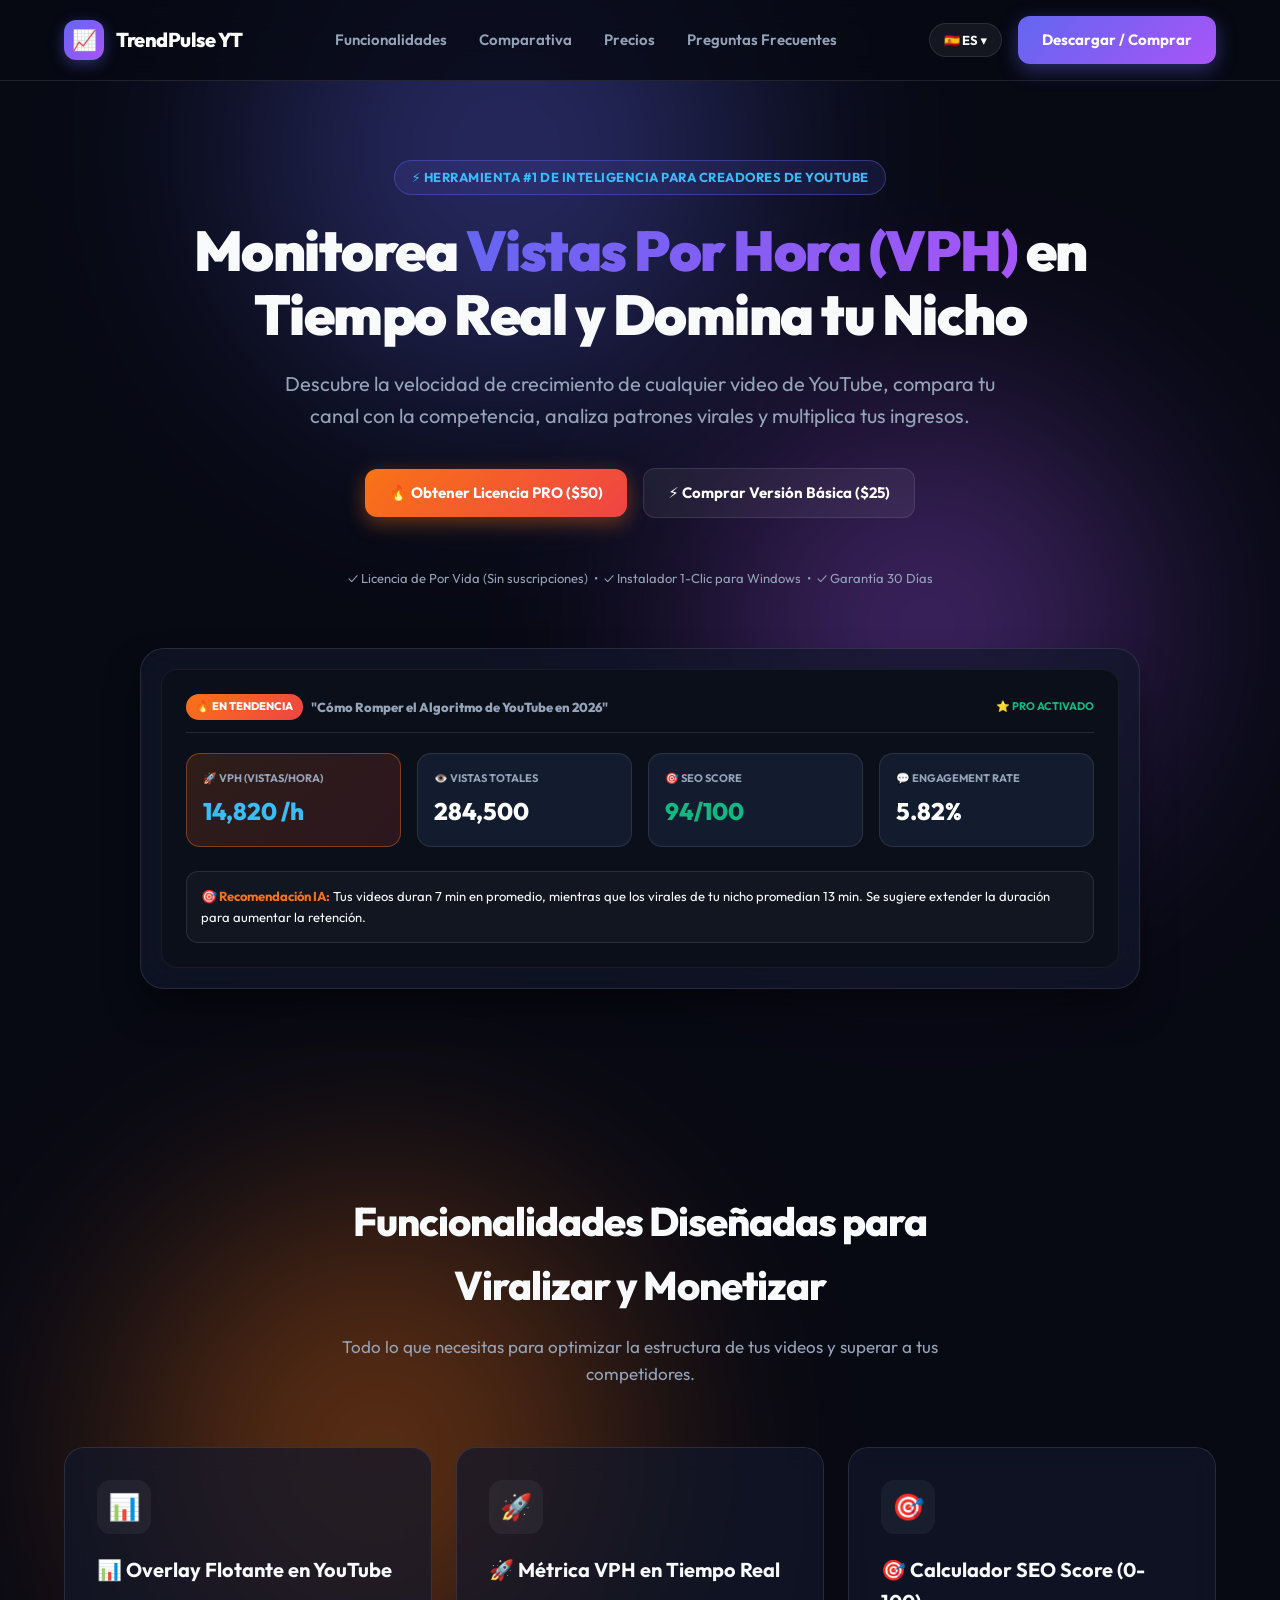
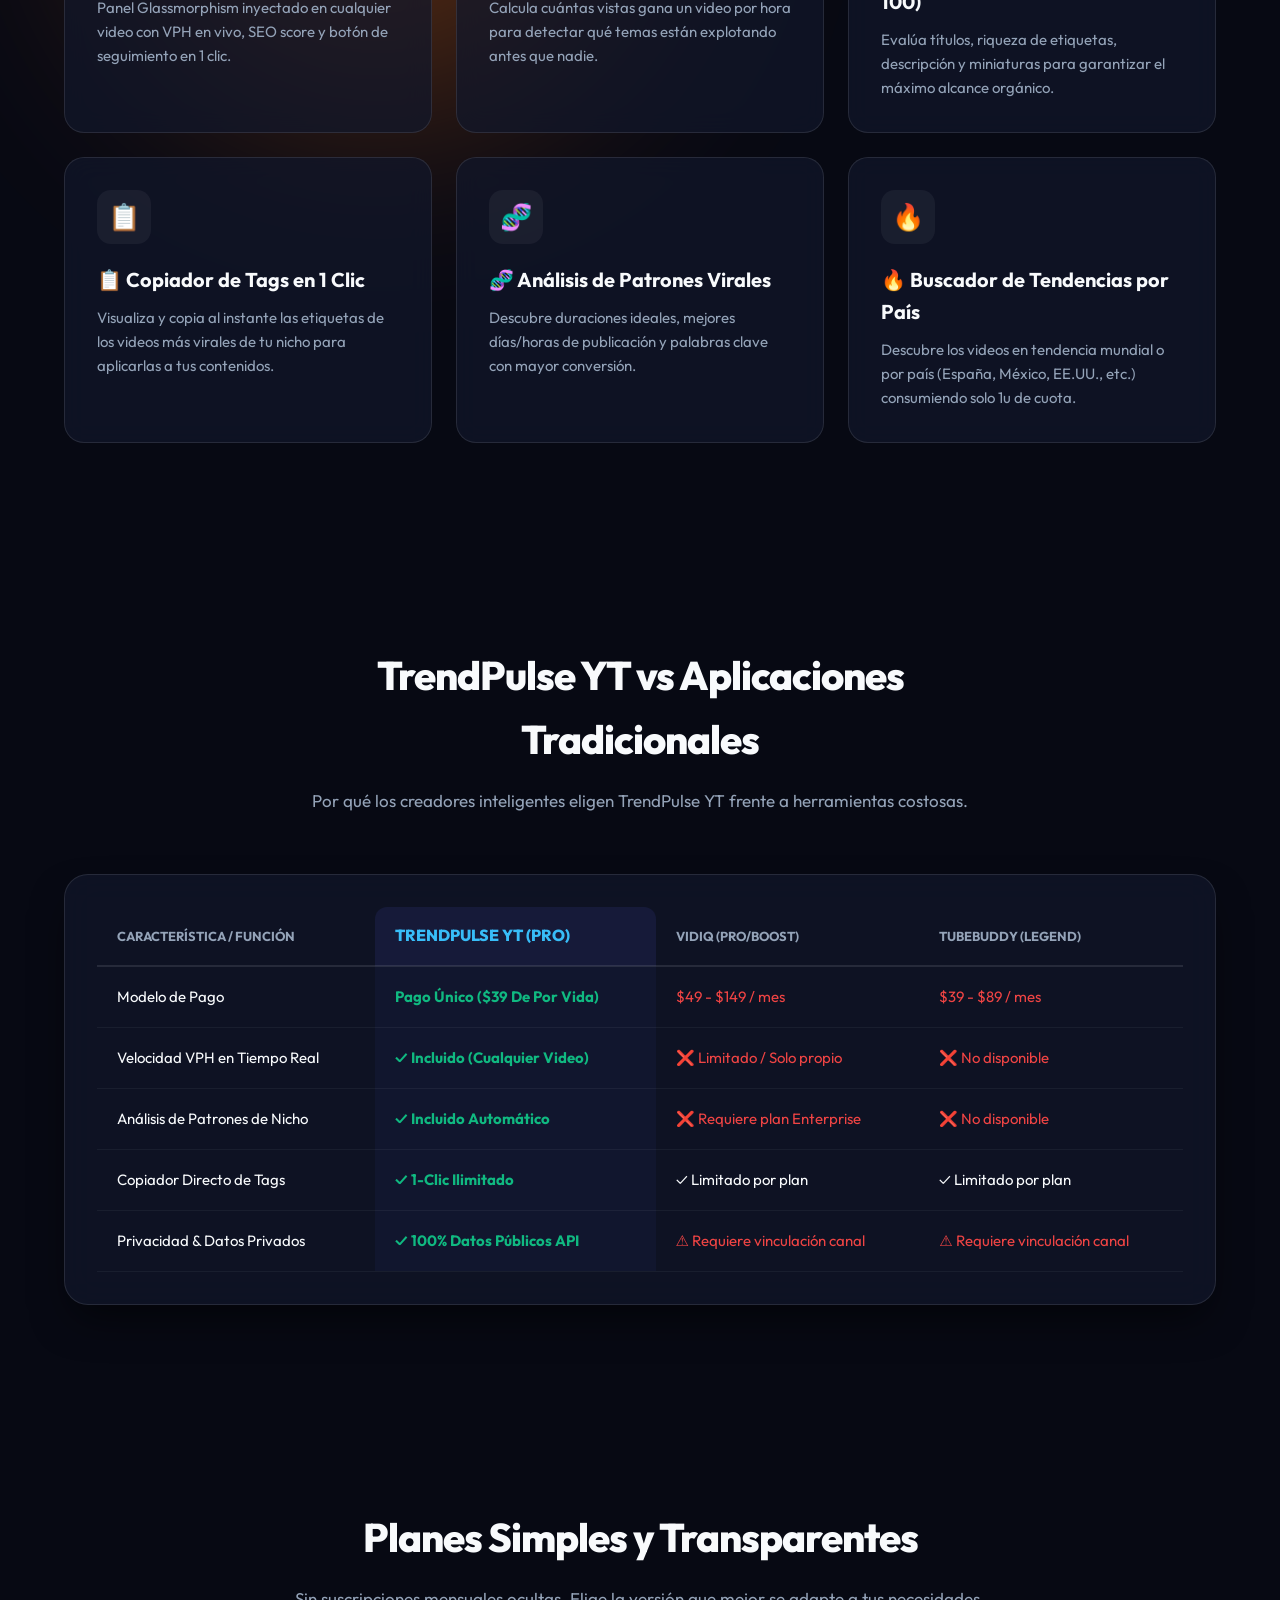
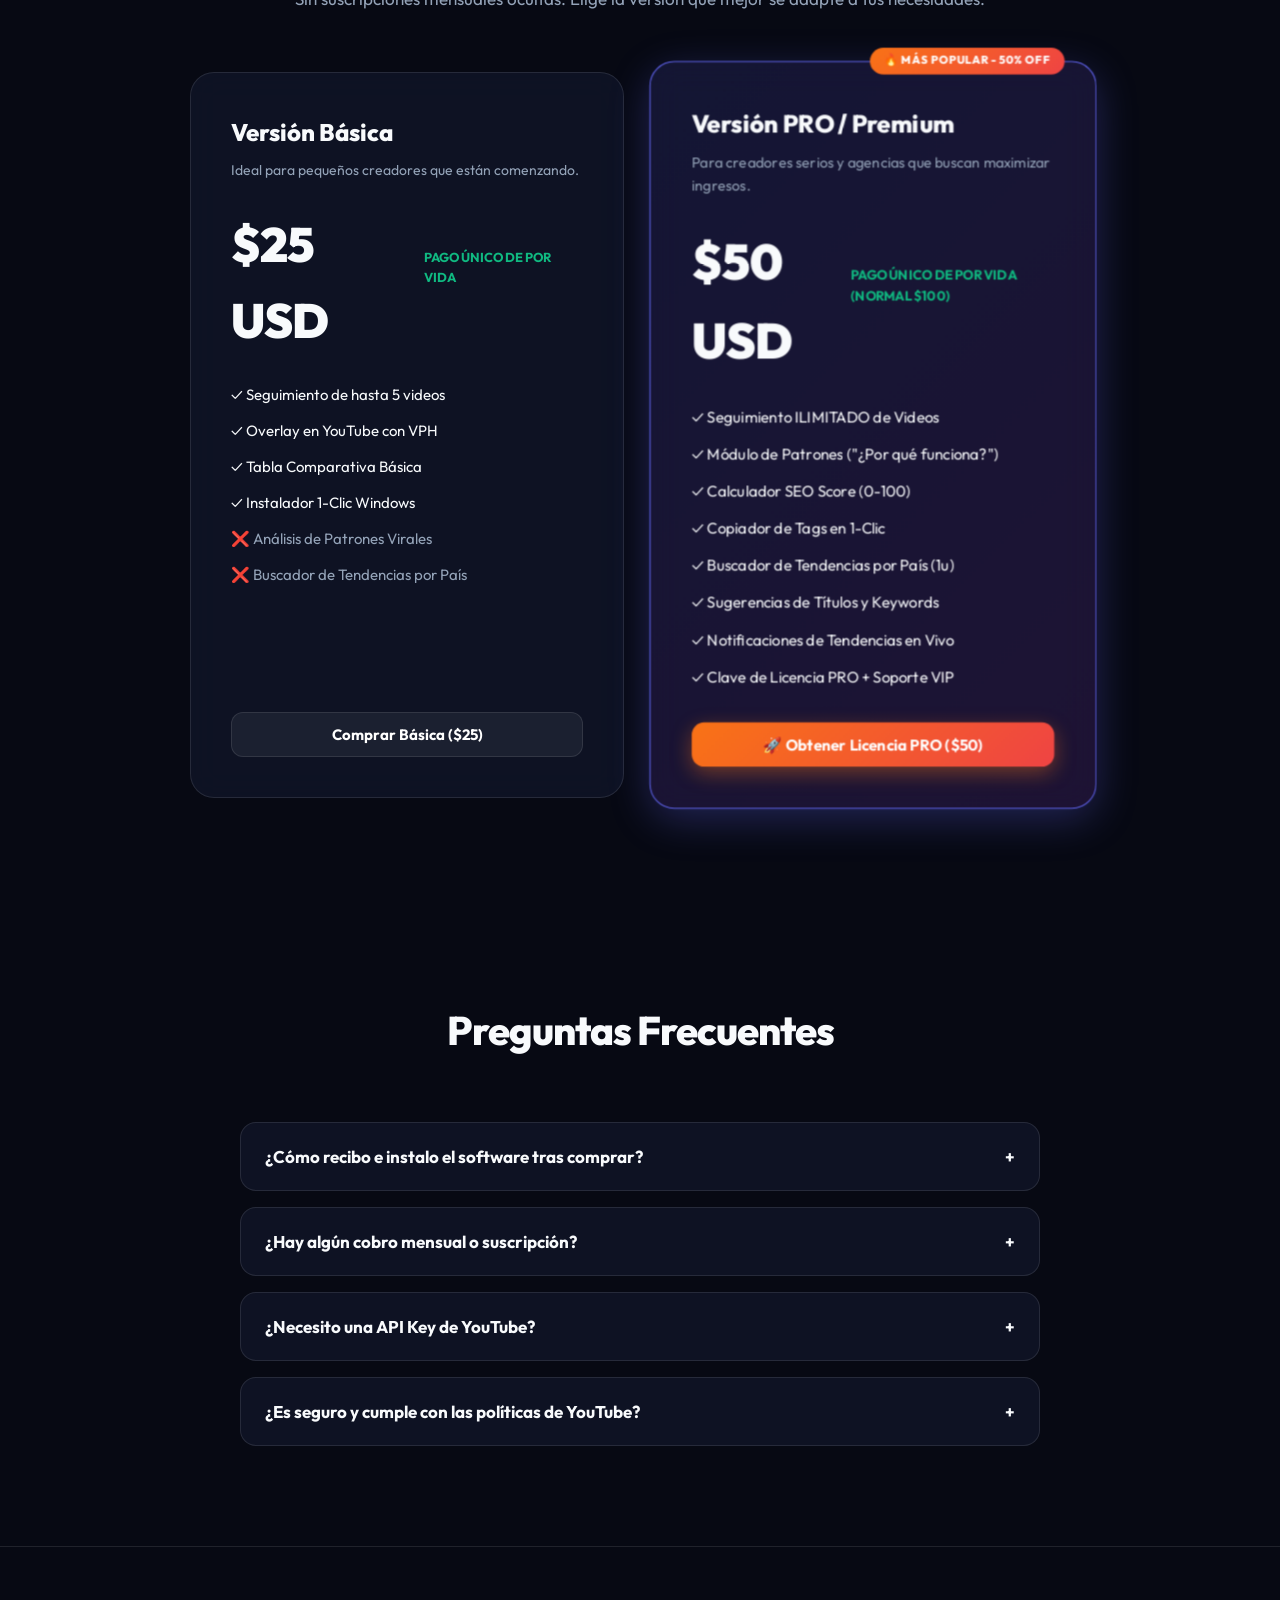
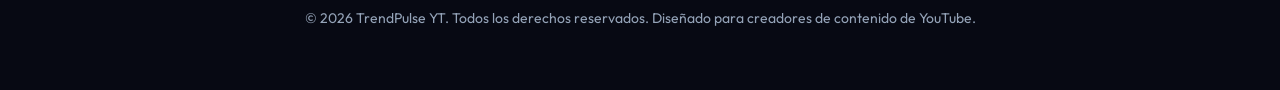
==== index.html @ c5130975 "Add files via upload" ====
<!DOCTYPE html>
<html lang="es">
<head>
  <meta charset="UTF-8">
  <meta name="viewport" content="width=device-width, initial-scale=1.0">
  <title>TrendPulse YT - Intelligence & Real-Time Analytics Tool for YouTube Creators</title>
  <link rel="stylesheet" href="style.css">
  <link rel="icon" href="../icons/icon-48.png" type="image/png">
</head>
<body>
  <!-- Ambient Background Glows -->
  <div class="bg-orb orb-1"></div>
  <div class="bg-orb orb-2"></div>
  <div class="bg-orb orb-3"></div>

  <!-- Navbar -->
  <header class="navbar">
    <div class="nav-container">
      <a href="#" class="brand">
        <div class="brand-icon">📈</div>
        <span class="brand-name">TrendPulse YT</span>
      </a>

      <ul class="nav-links">
        <li><a href="#features" data-i18n="navFeatures">Funcionalidades</a></li>
        <li><a href="#comparison" data-i18n="navComparison">Comparativa</a></li>
        <li><a href="#pricing" data-i18n="navPricing">Precios</a></li>
        <li><a href="#faq" data-i18n="navFaq">Preguntas Frecuentes</a></li>
      </ul>

      <div class="nav-controls">
        <!-- Language Switcher -->
        <div class="lang-selector">
          <button class="lang-btn" id="lang-btn">🇪🇸 ES ▾</button>
          <ul class="lang-menu" id="lang-menu">
            <li class="lang-item" data-lang="es">🇪🇸 Español</li>
            <li class="lang-item" data-lang="en">🇺🇸 English</li>
            <li class="lang-item" data-lang="pt">🇧🇷 Português</li>
          </ul>
        </div>

        <a href="#pricing" class="btn btn-primary" data-i18n="navBuy">Descargar / Comprar</a>
      </div>
    </div>
  </header>

  <!-- Hero Section -->
  <section class="hero-section">
    <div class="container">
      <div class="badge-tag" data-i18n="heroBadge">⚡ Herramienta #1 de Inteligencia para Creadores de YouTube</div>
      
      <h1 class="hero-title" data-i18n="heroTitle">
        Monitorea <span class="gradient-text">Vistas Por Hora (VPH)</span> en Tiempo Real y Domina tu Nicho
      </h1>

      <p class="hero-subtitle" data-i18n="heroSubtitle">
        Descubre la velocidad de crecimiento de cualquier video de YouTube, compara tu canal con la competencia, analiza patrones virales y multiplica tus ingresos.
      </p>

      <div class="hero-cta-box">
        <a href="#pricing" class="btn btn-flame btn-buy" data-plan="PRO" data-i18n="btnBuyPro">🔥 Obtener Licencia PRO ($50)</a>
        <a href="#pricing" class="btn btn-secondary btn-buy" data-plan="BASIC" data-i18n="btnBuyBasic">⚡ Comprar Versión Básica ($25)</a>
      </div>

      <div class="hero-guarantee" data-i18n="heroGuarantee">
        ✓ Licencia de Por Vida (Sin suscripciones) &nbsp;•&nbsp; ✓ Instalador 1-Clic para Windows &nbsp;•&nbsp; ✓ Garantía 30 Días
      </div>

      <!-- App Screen Mockup Preview -->
      <div class="hero-demo-box">
        <div class="demo-frame">
          <div class="demo-screen">
            <div style="display: flex; justify-content: space-between; align-items: center; margin-bottom: 20px; border-bottom: 1px solid var(--border-color); padding-bottom: 12px;">
              <div style="display: flex; align-items: center; gap: 8px; font-weight: 800;">
                <span style="background: var(--gradient-flame); padding: 4px 10px; border-radius: 20px; font-size: 11px; color: #fff;">🔥 EN TENDENCIA</span>
                <span style="color: var(--text-muted); font-size: 13px;">"Cómo Romper el Algoritmo de YouTube en 2026"</span>
              </div>
              <span style="font-size: 11px; font-weight: 700; color: var(--green-success);">⭐ PRO ACTIVADO</span>
            </div>

            <div class="demo-stats-grid">
              <div class="demo-card highlight">
                <div class="demo-label" data-i18n="statVph">🚀 VPH (Vistas/Hora)</div>
                <div class="demo-value" style="color: var(--cyan-accent);">14,820 /h</div>
              </div>
              <div class="demo-card">
                <div class="demo-label" data-i18n="statTotalViews">👁️ Vistas Totales</div>
                <div class="demo-value">284,500</div>
              </div>
              <div class="demo-card">
                <div class="demo-label" data-i18n="statSeo">🎯 SEO Score</div>
                <div class="demo-value" style="color: var(--green-success);">94/100</div>
              </div>
              <div class="demo-card">
                <div class="demo-label" data-i18n="statEng">💬 Engagement Rate</div>
                <div class="demo-value">5.82%</div>
              </div>
            </div>

            <div style="background: rgba(255,255,255,0.03); border: 1px solid var(--border-color); padding: 14px; border-radius: 12px; font-size: 13px;">
              <span style="color: #f97316; font-weight: 700;">🎯 Recomendación IA:</span> Tus videos duran 7 min en promedio, mientras que los virales de tu nicho promedian 13 min. Se sugiere extender la duración para aumentar la retención.
            </div>
          </div>
        </div>
      </div>
    </div>
  </section>

  <!-- Features Section -->
  <section id="features" class="section-padding">
    <div class="container">
      <div class="section-header">
        <h2 class="section-title" data-i18n="featTitle">Funcionalidades Diseñadas para Viralizar y Monetizar</h2>
        <p class="section-desc" data-i18n="featSub">Todo lo que necesitas para optimizar la estructura de tus videos y superar a tus competidores.</p>
      </div>

      <div class="features-grid">
        <div class="feature-card">
          <div class="feature-icon">📊</div>
          <h3 class="feature-title" data-i18n="f1Title">📊 Overlay Flotante en YouTube</h3>
          <p class="feature-text" data-i18n="f1Desc">Panel Glassmorphism inyectado en cualquier video con VPH en vivo, SEO score y botón de seguimiento en 1 clic.</p>
        </div>

        <div class="feature-card">
          <div class="feature-icon">🚀</div>
          <h3 class="feature-title" data-i18n="f2Title">🚀 Métrica VPH en Tiempo Real</h3>
          <p class="feature-text" data-i18n="f2Desc">Calcula cuántas vistas gana un video por hora para detectar qué temas están explotando antes que nadie.</p>
        </div>

        <div class="feature-card">
          <div class="feature-icon">🎯</div>
          <h3 class="feature-title" data-i18n="f3Title">🎯 Calculador SEO Score (0-100)</h3>
          <p class="feature-text" data-i18n="f3Desc">Evalúa títulos, riqueza de etiquetas, descripción y miniaturas para garantizar el máximo alcance orgánico.</p>
        </div>

        <div class="feature-card">
          <div class="feature-icon">📋</div>
          <h3 class="feature-title" data-i18n="f4Title">📋 Copiador de Tags en 1 Clic</h3>
          <p class="feature-text" data-i18n="f4Desc">Visualiza y copia al instante las etiquetas de los videos más virales de tu nicho para aplicarlas a tus contenidos.</p>
        </div>

        <div class="feature-card">
          <div class="feature-icon">🧬</div>
          <h3 class="feature-title" data-i18n="f5Title">🧬 Análisis de Patrones Virales</h3>
          <p class="feature-text" data-i18n="f5Desc">Descubre duraciones ideales, mejores días/horas de publicación y palabras clave con mayor conversión.</p>
        </div>

        <div class="feature-card">
          <div class="feature-icon">🔥</div>
          <h3 class="feature-title" data-i18n="f6Title">🔥 Buscador de Tendencias por País</h3>
          <p class="feature-text" data-i18n="f6Desc">Descubre los videos en tendencia mundial o por país (España, México, EE.UU., etc.) consumiendo solo 1u de cuota.</p>
        </div>
      </div>
    </div>
  </section>

  <!-- Competitor Comparison Section -->
  <section id="comparison" class="section-padding">
    <div class="container">
      <div class="section-header">
        <h2 class="section-title" data-i18n="compTitle">TrendPulse YT vs Aplicaciones Tradicionales</h2>
        <p class="section-desc" data-i18n="compSub">Por qué los creadores inteligentes eligen TrendPulse YT frente a herramientas costosas.</p>
      </div>

      <div class="comparison-card">
        <table class="comp-table">
          <thead>
            <tr>
              <th data-i18n="compColFeature">Característica / Función</th>
              <th class="tp-col" data-i18n="compColTp">TrendPulse YT (PRO)</th>
              <th data-i18n="compColVidiq">vidIQ (Pro/Boost)</th>
              <th data-i18n="compColTubebuddy">TubeBuddy (Legend)</th>
            </tr>
          </thead>
          <tbody>
            <tr>
              <td data-i18n="compR1">Modelo de Pago</td>
              <td class="tp-col" style="color: var(--green-success);" data-i18n="compR1Tp">Pago Único ($39 De Por Vida)</td>
              <td class="check-no" data-i18n="compR1Vidiq">$49 - $149 / mes</td>
              <td class="check-no" data-i18n="compR1Tubebuddy">$39 - $89 / mes</td>
            </tr>
            <tr>
              <td data-i18n="compR2">Velocidad VPH en Tiempo Real</td>
              <td class="tp-col check-yes" data-i18n="compR2Tp">✓ Incluido (Cualquier Video)</td>
              <td class="check-no" data-i18n="compR2Vidiq">❌ Limitado / Solo propio</td>
              <td class="check-no" data-i18n="compR2Tubebuddy">❌ No disponible</td>
            </tr>
            <tr>
              <td data-i18n="compR3">Análisis de Patrones de Nicho</td>
              <td class="tp-col check-yes" data-i18n="compR3Tp">✓ Incluido Automático</td>
              <td class="check-no" data-i18n="compR3Vidiq">❌ Requiere plan Enterprise</td>
              <td class="check-no" data-i18n="compR3Tubebuddy">❌ No disponible</td>
            </tr>
            <tr>
              <td data-i18n="compR4">Copiador Directo de Tags</td>
              <td class="tp-col check-yes" data-i18n="compR4Tp">✓ 1-Clic Ilimitado</td>
              <td data-i18n="compR4Vidiq">✓ Limitado por plan</td>
              <td data-i18n="compR4Tubebuddy">✓ Limitado por plan</td>
            </tr>
            <tr>
              <td data-i18n="compR5">Privacidad & Datos Privados</td>
              <td class="tp-col check-yes" data-i18n="compR5Tp">✓ 100% Datos Públicos API</td>
              <td class="check-no" data-i18n="compR5Vidiq">⚠️ Requiere vinculación canal</td>
              <td class="check-no" data-i18n="compR5Tubebuddy">⚠️ Requiere vinculación canal</td>
            </tr>
          </tbody>
        </table>
      </div>
    </div>
  </section>

  <!-- Pricing Section -->
  <section id="pricing" class="section-padding">
    <div class="container">
      <div class="section-header">
        <h2 class="section-title" data-i18n="priceTitle">Planes Simples y Transparentes</h2>
        <p class="section-desc" data-i18n="priceSub">Sin suscripciones mensuales ocultas. Elige la versión que mejor se adapte a tus necesidades.</p>
      </div>

      <div class="pricing-grid">
        <!-- Basic Plan -->
        <div class="price-card">
          <h3 class="price-title" data-i18n="pBasicTitle">Versión Básica</h3>
          <p class="price-desc" data-i18n="pBasicDesc">Ideal para pequeños creadores que están comenzando.</p>
          <div class="price-box">
            <span class="price-amount" data-i18n="pBasicPrice">$25 USD</span>
            <span class="price-period" data-i18n="pBasicPeriod">Pago Único De Por Vida</span>
          </div>

          <ul class="price-features">
            <li data-i18n="pBasicF1">✓ Seguimiento de hasta 5 videos</li>
            <li data-i18n="pBasicF2">✓ Overlay en YouTube con VPH</li>
            <li data-i18n="pBasicF3">✓ Tabla Comparativa Básica</li>
            <li data-i18n="pBasicF4">✓ Instalador 1-Clic Windows</li>
            <li style="color: var(--text-muted);" data-i18n="pBasicF5">❌ Análisis de Patrones Virales</li>
            <li style="color: var(--text-muted);" data-i18n="pBasicF6">❌ Buscador de Tendencias por País</li>
          </ul>

          <button class="btn btn-secondary btn-buy" data-plan="BASIC" data-i18n="pBasicBtn">Comprar Básica ($25)</button>
        </div>

        <!-- PRO Plan -->
        <div class="price-card featured">
          <div class="badge-pop" data-i18n="pProBadge">🔥 MÁS POPULAR - 50% OFF</div>
          <h3 class="price-title" data-i18n="pProTitle">Versión PRO / Premium</h3>
          <p class="price-desc" data-i18n="pProDesc">Para creadores serios y agencias que buscan maximizar ingresos.</p>
          <div class="price-box">
            <span class="price-amount" data-i18n="pProPrice">$50 USD</span>
            <span class="price-period" data-i18n="pProPeriod">Pago Único De Por Vida (Normal $100)</span>
          </div>

          <ul class="price-features">
            <li data-i18n="pProF1">✓ Seguimiento ILIMITADO de Videos</li>
            <li data-i18n="pProF2">✓ Módulo de Patrones ("¿Por qué funciona?")</li>
            <li data-i18n="pProF3">✓ Calculador SEO Score (0-100)</li>
            <li data-i18n="pProF4">✓ Copiador de Tags en 1-Clic</li>
            <li data-i18n="pProF5">✓ Buscador de Tendencias por País (1u)</li>
            <li data-i18n="pProF6">✓ Sugerencias de Títulos y Keywords</li>
            <li data-i18n="pProF7">✓ Notificaciones de Tendencias en Vivo</li>
            <li data-i18n="pProF8">✓ Clave de Licencia PRO + Soporte VIP</li>
          </ul>

          <button class="btn btn-flame btn-buy" data-plan="PRO" data-i18n="pProBtn">🚀 Obtener Licencia PRO ($50)</button>
        </div>
      </div>
    </div>
  </section>

  <!-- FAQ Section -->
  <section id="faq" class="section-padding">
    <div class="container">
      <div class="section-header">
        <h2 class="section-title" data-i18n="faqTitle">Preguntas Frecuentes</h2>
      </div>

      <div class="faq-grid">
        <div class="faq-item">
          <div class="faq-question">
            <span data-i18n="q1">¿Cómo recibo e instalo el software tras comprar?</span>
            <span>+</span>
          </div>
          <div class="faq-answer" data-i18n="a1">
            Recibirás de inmediato un enlace para descargar `TrendPulse_YT_Setup.bat`. Al ejecutarlo en Windows, la extensión se instalará automáticamente en tu equipo en 1 clic.
          </div>
        </div>

        <div class="faq-item">
          <div class="faq-question">
            <span data-i18n="q2">¿Hay algún cobro mensual o suscripción?</span>
            <span>+</span>
          </div>
          <div class="faq-answer" data-i18n="a2">
            No. TrendPulse YT es un pago único de por vida. No pagarás renovaciones mensuales ni tarifas ocultas.
          </div>
        </div>

        <div class="faq-item">
          <div class="faq-question">
            <span data-i18n="q3">¿Necesito una API Key de YouTube?</span>
            <span>+</span>
          </div>
          <div class="faq-answer" data-i18n="a3">
            Sí, la extensión utiliza la API oficial de YouTube. En la guía te mostramos cómo obtener tu API Key gratuita de 10,000 unidades/día en solo 2 minutos.
          </div>
        </div>

        <div class="faq-item">
          <div class="faq-question">
            <span data-i18n="q4">¿Es seguro y cumple con las políticas de YouTube?</span>
            <span>+</span>
          </div>
          <div class="faq-answer" data-i18n="a4">
            100% seguro. Solo utiliza datos públicos oficiales de la API de YouTube v3 sin realizar scraping ni acceder a datos privados de otros canales.
          </div>
        </div>
      </div>
    </div>
  </section>

  <!-- Footer -->
  <footer class="footer">
    <div class="container">
      <p data-i18n="footerText">© 2026 TrendPulse YT. Todos los derechos reservados. Diseñado para creadores de contenido de YouTube.</p>
    </div>
  </footer>

  <!-- Checkout Modal -->
  <div id="checkout-modal" class="modal-overlay hidden">
    <div class="modal-card">
      <div class="modal-header">
        <h3 style="font-size: 18px; font-weight: 800;">🛒 Pasarela de Compra Segura</h3>
        <button class="close-modal-btn" id="close-checkout-modal">✕</button>
      </div>

      <div style="margin-bottom: 20px;">
        <div style="font-weight: 700; font-size: 16px;" id="modal-plan-name">Licencia PRO (Vitalicia)</div>
        <div style="font-size: 28px; font-weight: 900; color: var(--cyan-accent); margin: 6px 0;" id="modal-plan-price">$39 USD</div>
        <p style="font-size: 13px; color: var(--text-muted);">Ingresa tu correo para recibir la clave de licencia y el instalador ejecutable.</p>
      </div>

      <div style="display: flex; flex-direction: column; gap: 12px; margin-bottom: 24px;">
        <label style="font-size: 12px; font-weight: 700; color: var(--text-muted); text-transform: uppercase;">Correo Electrónico de Entrega</label>
        <input type="email" id="modal-email-input" style="width: 100%; padding: 12px; border-radius: 10px; border: 1px solid var(--border-color); background: #0b0f19; color: #fff; font-family: inherit;" placeholder="tu-correo@ejemplo.com" required>
      </div>

      <div style="display: flex; justify-content: flex-end; gap: 12px;">
        <button class="btn btn-secondary" id="btn-cancel-checkout">Cancelar</button>
        <button class="btn btn-flame" id="btn-confirm-checkout">Completar Compra</button>
      </div>
    </div>
  </div>

  <script src="script.js"></script>
</body>
</html>
---- style.css ----
/* TrendPulse YT - Commercial Landing Page Stylesheet */
@import url('https://fonts.googleapis.com/css2?family=Outfit:wght@300;400;500;600;700;800;900&display=swap');

:root {
  --bg-deep: #070913;
  --bg-card: rgba(18, 24, 43, 0.7);
  --bg-card-hover: rgba(28, 38, 66, 0.85);
  --border-color: rgba(255, 255, 255, 0.1);
  --border-glow: rgba(99, 102, 241, 0.4);
  --text-main: #f8fafc;
  --text-muted: #94a3b8;
  --primary: #6366f1;
  --primary-hover: #4f46e5;
  --accent-purple: #a855f7;
  --flame-color: #f97316;
  --green-success: #10b981;
  --cyan-accent: #38bdf8;
  --gradient-primary: linear-gradient(135deg, #6366f1, #a855f7);
  --gradient-flame: linear-gradient(135deg, #f97316, #ef4444);
  --shadow-lg: 0 20px 40px -10px rgba(0, 0, 0, 0.6);
  --font-family: 'Outfit', system-ui, -apple-system, sans-serif;
}

* {
  box-sizing: border-box;
  margin: 0;
  padding: 0;
}

html {
  scroll-behavior: smooth;
}

body {
  background-color: var(--bg-deep);
  color: var(--text-main);
  font-family: var(--font-family);
  font-size: 16px;
  line-height: 1.6;
  overflow-x: hidden;
}

/* Background Glowing Orbs */
.bg-orb {
  position: absolute;
  border-radius: 50%;
  filter: blur(120px);
  opacity: 0.35;
  pointer-events: none;
  z-index: 0;
}

.orb-1 {
  top: -100px;
  left: 20%;
  width: 500px;
  height: 500px;
  background: var(--primary);
}

.orb-2 {
  top: 400px;
  right: 10%;
  width: 450px;
  height: 450px;
  background: var(--accent-purple);
}

.orb-3 {
  top: 1200px;
  left: 10%;
  width: 500px;
  height: 500px;
  background: var(--flame-color);
}

/* Navbar */
.navbar {
  position: fixed;
  top: 0;
  left: 0;
  right: 0;
  z-index: 1000;
  background: rgba(7, 9, 19, 0.8);
  backdrop-filter: blur(16px);
  -webkit-backdrop-filter: blur(16px);
  border-bottom: 1px solid var(--border-color);
  padding: 16px 0;
}

.nav-container {
  max-width: 1200px;
  margin: 0 auto;
  padding: 0 24px;
  display: flex;
  align-items: center;
  justify-content: space-between;
}

.brand {
  display: flex;
  align-items: center;
  gap: 12px;
  text-decoration: none;
  color: #fff;
}

.brand-icon {
  width: 40px;
  height: 40px;
  border-radius: 12px;
  background: var(--gradient-primary);
  display: flex;
  align-items: center;
  justify-content: center;
  font-size: 20px;
  box-shadow: 0 4px 15px rgba(99, 102, 241, 0.4);
}

.brand-name {
  font-size: 20px;
  font-weight: 800;
  letter-spacing: -0.5px;
}

.nav-links {
  display: flex;
  align-items: center;
  gap: 32px;
  list-style: none;
}

.nav-links a {
  color: var(--text-muted);
  text-decoration: none;
  font-weight: 600;
  font-size: 15px;
  transition: color 0.2s ease;
}

.nav-links a:hover {
  color: #fff;
}

.nav-controls {
  display: flex;
  align-items: center;
  gap: 16px;
}

/* Language Switcher Dropdown */
.lang-selector {
  position: relative;
}

.lang-btn {
  background: rgba(255, 255, 255, 0.06);
  border: 1px solid var(--border-color);
  color: var(--text-main);
  padding: 8px 14px;
  border-radius: 20px;
  font-family: inherit;
  font-weight: 700;
  font-size: 13px;
  cursor: pointer;
  display: flex;
  align-items: center;
  gap: 6px;
  transition: all 0.2s ease;
}

.lang-btn:hover {
  background: rgba(255, 255, 255, 0.12);
}

.lang-menu {
  position: absolute;
  top: 110%;
  right: 0;
  background: #0f172a;
  border: 1px solid var(--border-color);
  border-radius: 12px;
  padding: 6px;
  list-style: none;
  box-shadow: var(--shadow-lg);
  display: none;
  min-width: 140px;
  z-index: 100;
}

.lang-menu.show {
  display: block;
}

.lang-item {
  padding: 8px 12px;
  font-size: 13px;
  font-weight: 600;
  border-radius: 8px;
  cursor: pointer;
  display: flex;
  align-items: center;
  gap: 8px;
  transition: background 0.2s ease;
}

.lang-item:hover {
  background: rgba(255, 255, 255, 0.08);
}

/* Buttons */
.btn {
  display: inline-flex;
  align-items: center;
  justify-content: center;
  gap: 8px;
  padding: 12px 24px;
  border-radius: 12px;
  font-family: inherit;
  font-weight: 700;
  font-size: 15px;
  text-decoration: none;
  border: none;
  cursor: pointer;
  transition: all 0.3s ease;
}

.btn-primary {
  background: var(--gradient-primary);
  color: #fff;
  box-shadow: 0 6px 20px rgba(99, 102, 241, 0.4);
}

.btn-primary:hover {
  filter: brightness(1.15);
  transform: translateY(-2px);
  box-shadow: 0 10px 28px rgba(99, 102, 241, 0.5);
}

.btn-flame {
  background: var(--gradient-flame);
  color: #fff;
  box-shadow: 0 6px 20px rgba(249, 115, 22, 0.4);
}

.btn-flame:hover {
  filter: brightness(1.15);
  transform: translateY(-2px);
  box-shadow: 0 10px 28px rgba(239, 68, 68, 0.5);
}

.btn-secondary {
  background: rgba(255, 255, 255, 0.06);
  border: 1px solid var(--border-color);
  color: #fff;
}

.btn-secondary:hover {
  background: rgba(255, 255, 255, 0.12);
}

/* Layout Container */
.container {
  max-width: 1200px;
  margin: 0 auto;
  padding: 0 24px;
  position: relative;
  z-index: 1;
}

/* Hero Section */
.hero-section {
  padding: 160px 0 100px;
  text-align: center;
}

.badge-tag {
  display: inline-flex;
  align-items: center;
  gap: 8px;
  padding: 6px 16px;
  border-radius: 30px;
  background: rgba(99, 102, 241, 0.12);
  border: 1px solid var(--border-glow);
  color: var(--cyan-accent);
  font-size: 13px;
  font-weight: 700;
  margin-bottom: 24px;
  text-transform: uppercase;
  letter-spacing: 0.5px;
}

.hero-title {
  font-size: 56px;
  font-weight: 900;
  line-height: 1.15;
  letter-spacing: -1.5px;
  max-width: 900px;
  margin: 0 auto 20px;
}

.gradient-text {
  background: var(--gradient-primary);
  -webkit-background-clip: text;
  -webkit-text-fill-color: transparent;
}

.hero-subtitle {
  font-size: 20px;
  color: var(--text-muted);
  max-width: 760px;
  margin: 0 auto 36px;
  font-weight: 400;
}

.hero-cta-box {
  display: flex;
  align-items: center;
  justify-content: center;
  gap: 16px;
  margin-bottom: 50px;
  flex-wrap: wrap;
}

.hero-guarantee {
  font-size: 13px;
  color: var(--text-muted);
  display: flex;
  align-items: center;
  justify-content: center;
  gap: 20px;
  margin-top: 14px;
}

/* App Demo Graphic (Glassmorphism Card) */
.hero-demo-box {
  margin-top: 60px;
  position: relative;
}

.demo-frame {
  background: var(--bg-card);
  border: 1px solid var(--border-color);
  border-radius: 24px;
  padding: 20px;
  box-shadow: var(--shadow-lg);
  backdrop-filter: blur(20px);
  max-width: 1000px;
  margin: 0 auto;
}

.demo-screen {
  background: #0b0f19;
  border-radius: 16px;
  padding: 24px;
  text-align: left;
  border: 1px solid rgba(255, 255, 255, 0.05);
}

.demo-stats-grid {
  display: grid;
  grid-template-columns: repeat(4, 1fr);
  gap: 16px;
  margin-bottom: 24px;
}

.demo-card {
  background: #131b2e;
  border: 1px solid var(--border-color);
  border-radius: 14px;
  padding: 16px;
}

.demo-card.highlight {
  background: linear-gradient(135deg, rgba(249, 115, 22, 0.15), rgba(239, 68, 68, 0.15));
  border-color: rgba(249, 115, 22, 0.4);
}

.demo-label {
  font-size: 11px;
  color: var(--text-muted);
  font-weight: 700;
  text-transform: uppercase;
}

.demo-value {
  font-size: 24px;
  font-weight: 800;
  color: #fff;
  margin-top: 4px;
}

/* Features Section */
.section-padding {
  padding: 100px 0;
}

.section-header {
  text-align: center;
  max-width: 700px;
  margin: 0 auto 60px;
}

.section-title {
  font-size: 40px;
  font-weight: 800;
  letter-spacing: -1px;
  margin-bottom: 16px;
}

.section-desc {
  font-size: 17px;
  color: var(--text-muted);
}

.features-grid {
  display: grid;
  grid-template-columns: repeat(3, 1fr);
  gap: 24px;
}

.feature-card {
  background: var(--bg-card);
  border: 1px solid var(--border-color);
  border-radius: 20px;
  padding: 32px;
  transition: all 0.3s ease;
  backdrop-filter: blur(12px);
}

.feature-card:hover {
  background: var(--bg-card-hover);
  border-color: var(--border-glow);
  transform: translateY(-6px);
}

.feature-icon {
  width: 54px;
  height: 54px;
  border-radius: 14px;
  background: rgba(255, 255, 255, 0.05);
  display: flex;
  align-items: center;
  justify-content: center;
  font-size: 26px;
  margin-bottom: 20px;
}

.feature-title {
  font-size: 20px;
  font-weight: 700;
  margin-bottom: 10px;
}

.feature-text {
  color: var(--text-muted);
  font-size: 15px;
  line-height: 1.6;
}

/* Competitor Comparison Section */
.comparison-card {
  background: var(--bg-card);
  border: 1px solid var(--border-color);
  border-radius: 24px;
  padding: 32px;
  box-shadow: var(--shadow-lg);
  backdrop-filter: blur(16px);
  overflow-x: auto;
}

.comp-table {
  width: 100%;
  border-collapse: collapse;
  text-align: left;
}

.comp-table th {
  padding: 16px 20px;
  font-size: 13px;
  font-weight: 700;
  text-transform: uppercase;
  color: var(--text-muted);
  border-bottom: 2px solid var(--border-color);
}

.comp-table th.tp-col {
  color: var(--cyan-accent);
  font-size: 16px;
  font-weight: 800;
  background: rgba(99, 102, 241, 0.1);
  border-top-left-radius: 12px;
  border-top-right-radius: 12px;
}

.comp-table td {
  padding: 18px 20px;
  border-bottom: 1px solid rgba(255, 255, 255, 0.05);
  font-size: 15px;
}

.comp-table td.tp-col {
  background: rgba(99, 102, 241, 0.05);
  font-weight: 700;
}

.check-yes {
  color: var(--green-success);
  font-weight: 800;
}

.check-no {
  color: #ef4444;
}

/* Pricing Section */
.pricing-grid {
  display: grid;
  grid-template-columns: repeat(2, 1fr);
  gap: 32px;
  max-width: 900px;
  margin: 0 auto;
}

.price-card {
  background: var(--bg-card);
  border: 1px solid var(--border-color);
  border-radius: 24px;
  padding: 40px;
  display: flex;
  flex-direction: column;
  position: relative;
  backdrop-filter: blur(16px);
  transition: all 0.3s ease;
}

.price-card.featured {
  background: linear-gradient(135deg, rgba(99, 102, 241, 0.15), rgba(168, 85, 247, 0.15));
  border-color: var(--primary);
  box-shadow: 0 10px 40px rgba(99, 102, 241, 0.3);
  transform: scale(1.03);
}

.badge-pop {
  position: absolute;
  top: -14px;
  right: 30px;
  background: var(--gradient-flame);
  color: #fff;
  font-size: 11px;
  font-weight: 800;
  padding: 4px 14px;
  border-radius: 20px;
  text-transform: uppercase;
  letter-spacing: 0.5px;
}

.price-title {
  font-size: 24px;
  font-weight: 800;
  margin-bottom: 8px;
}

.price-desc {
  color: var(--text-muted);
  font-size: 14px;
  margin-bottom: 24px;
}

.price-box {
  display: flex;
  align-items: baseline;
  gap: 8px;
  margin-bottom: 24px;
}

.price-amount {
  font-size: 48px;
  font-weight: 900;
  letter-spacing: -1px;
}

.price-period {
  color: var(--green-success);
  font-weight: 700;
  font-size: 13px;
  text-transform: uppercase;
}

.price-features {
  list-style: none;
  display: flex;
  flex-direction: column;
  gap: 12px;
  margin-bottom: 32px;
  flex: 1;
}

.price-features li {
  display: flex;
  align-items: center;
  gap: 10px;
  font-size: 15px;
}

/* FAQ Section */
.faq-grid {
  max-width: 800px;
  margin: 0 auto;
  display: flex;
  flex-direction: column;
  gap: 16px;
}

.faq-item {
  background: var(--bg-card);
  border: 1px solid var(--border-color);
  border-radius: 16px;
  overflow: hidden;
}

.faq-question {
  padding: 20px 24px;
  font-size: 17px;
  font-weight: 700;
  cursor: pointer;
  display: flex;
  justify-content: space-between;
  align-items: center;
}

.faq-answer {
  padding: 0 24px 20px;
  color: var(--text-muted);
  font-size: 15px;
  line-height: 1.6;
  display: none;
}

.faq-item.open .faq-answer {
  display: block;
}

/* Footer */
.footer {
  border-top: 1px solid var(--border-color);
  padding: 60px 0;
  text-align: center;
  color: var(--text-muted);
  font-size: 14px;
}

/* Checkout Modal */
.modal-overlay {
  position: fixed;
  top: 0;
  left: 0;
  right: 0;
  bottom: 0;
  background: rgba(0, 0, 0, 0.75);
  backdrop-filter: blur(12px);
  z-index: 2000;
  display: flex;
  align-items: center;
  justify-content: center;
  padding: 20px;
}

.modal-overlay.hidden {
  display: none !important;
}

.modal-card {
  background: #0f172a;
  border: 1px solid var(--border-color);
  border-radius: 24px;
  width: 480px;
  padding: 32px;
  box-shadow: var(--shadow-lg);
}

.modal-header {
  display: flex;
  justify-content: space-between;
  align-items: center;
  margin-bottom: 20px;
}

.close-modal-btn {
  background: transparent;
  border: none;
  color: var(--text-muted);
  font-size: 20px;
  cursor: pointer;
}

/* Responsive Styles */
@media (max-width: 992px) {
  .hero-title { font-size: 42px; }
  .features-grid { grid-template-columns: 1fr; }
  .pricing-grid { grid-template-columns: 1fr; }
  .demo-stats-grid { grid-template-columns: 1fr 1fr; }
  .nav-links { display: none; }
}
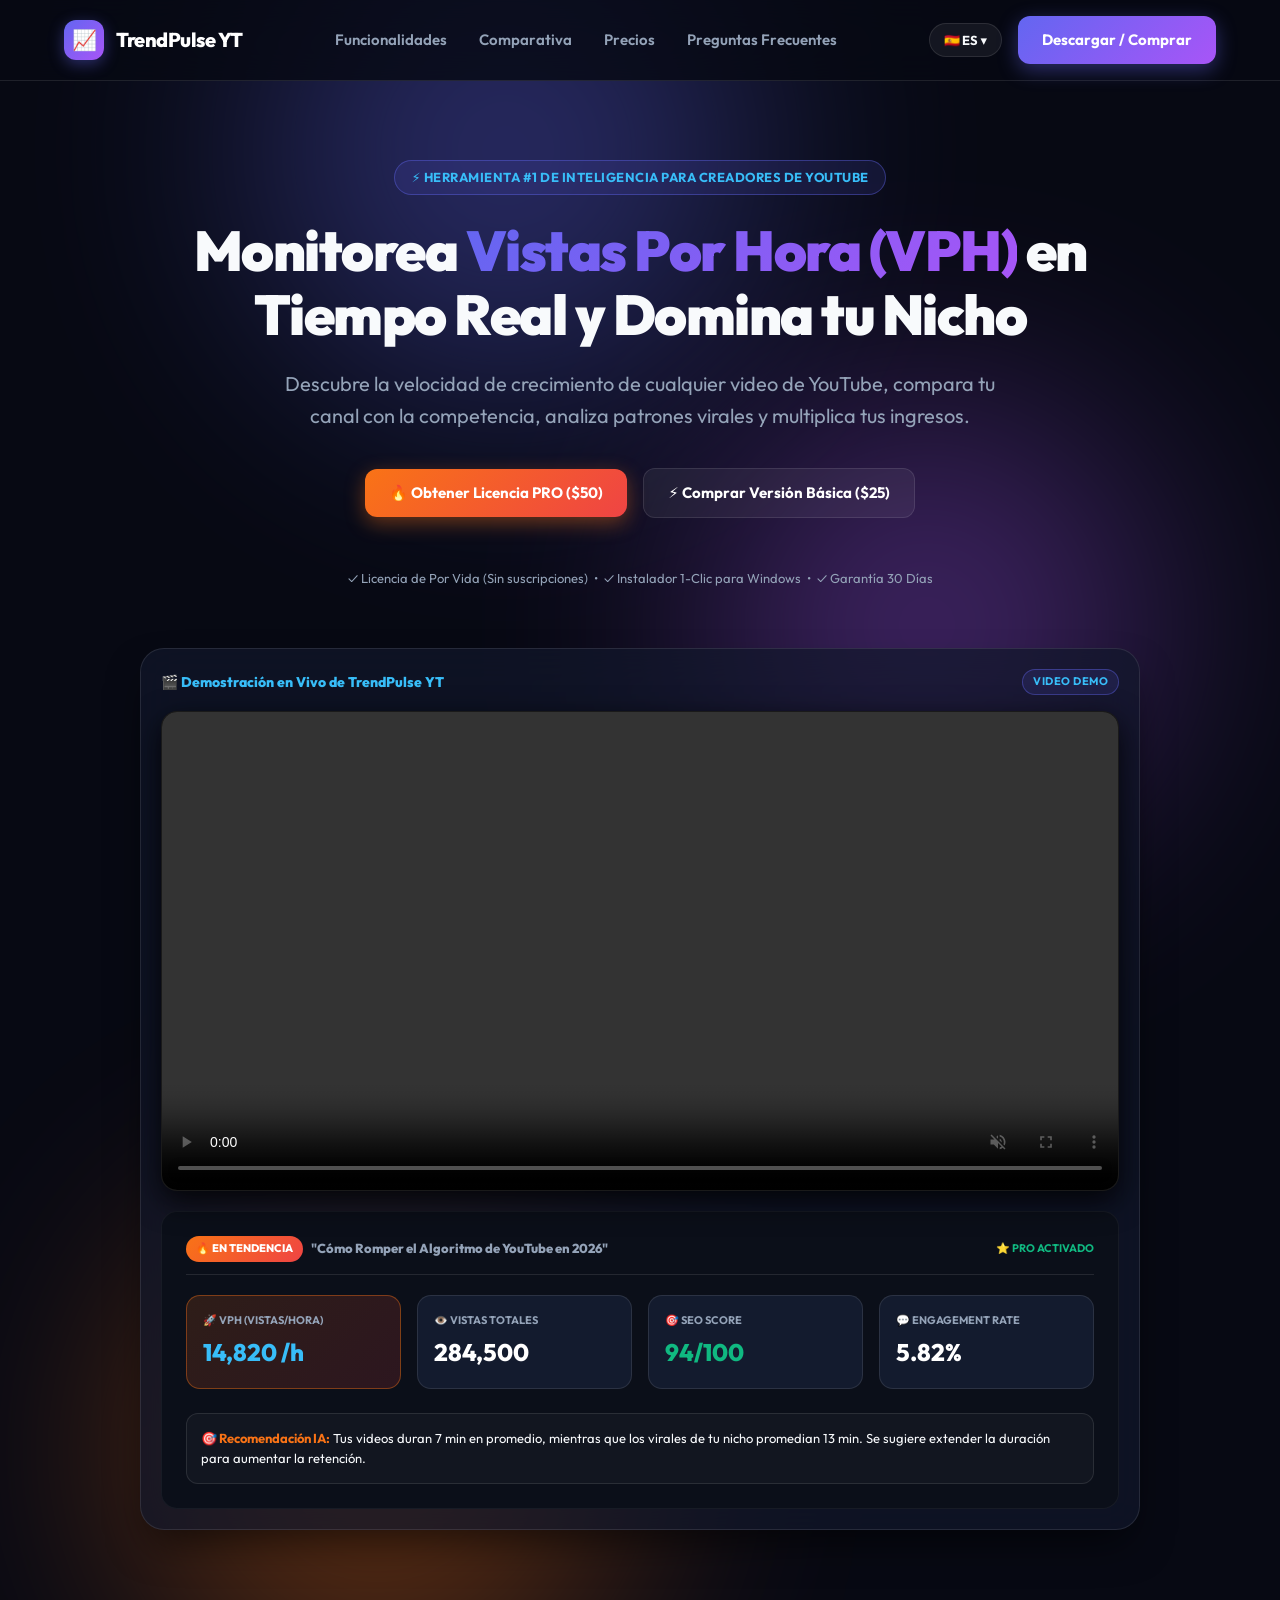
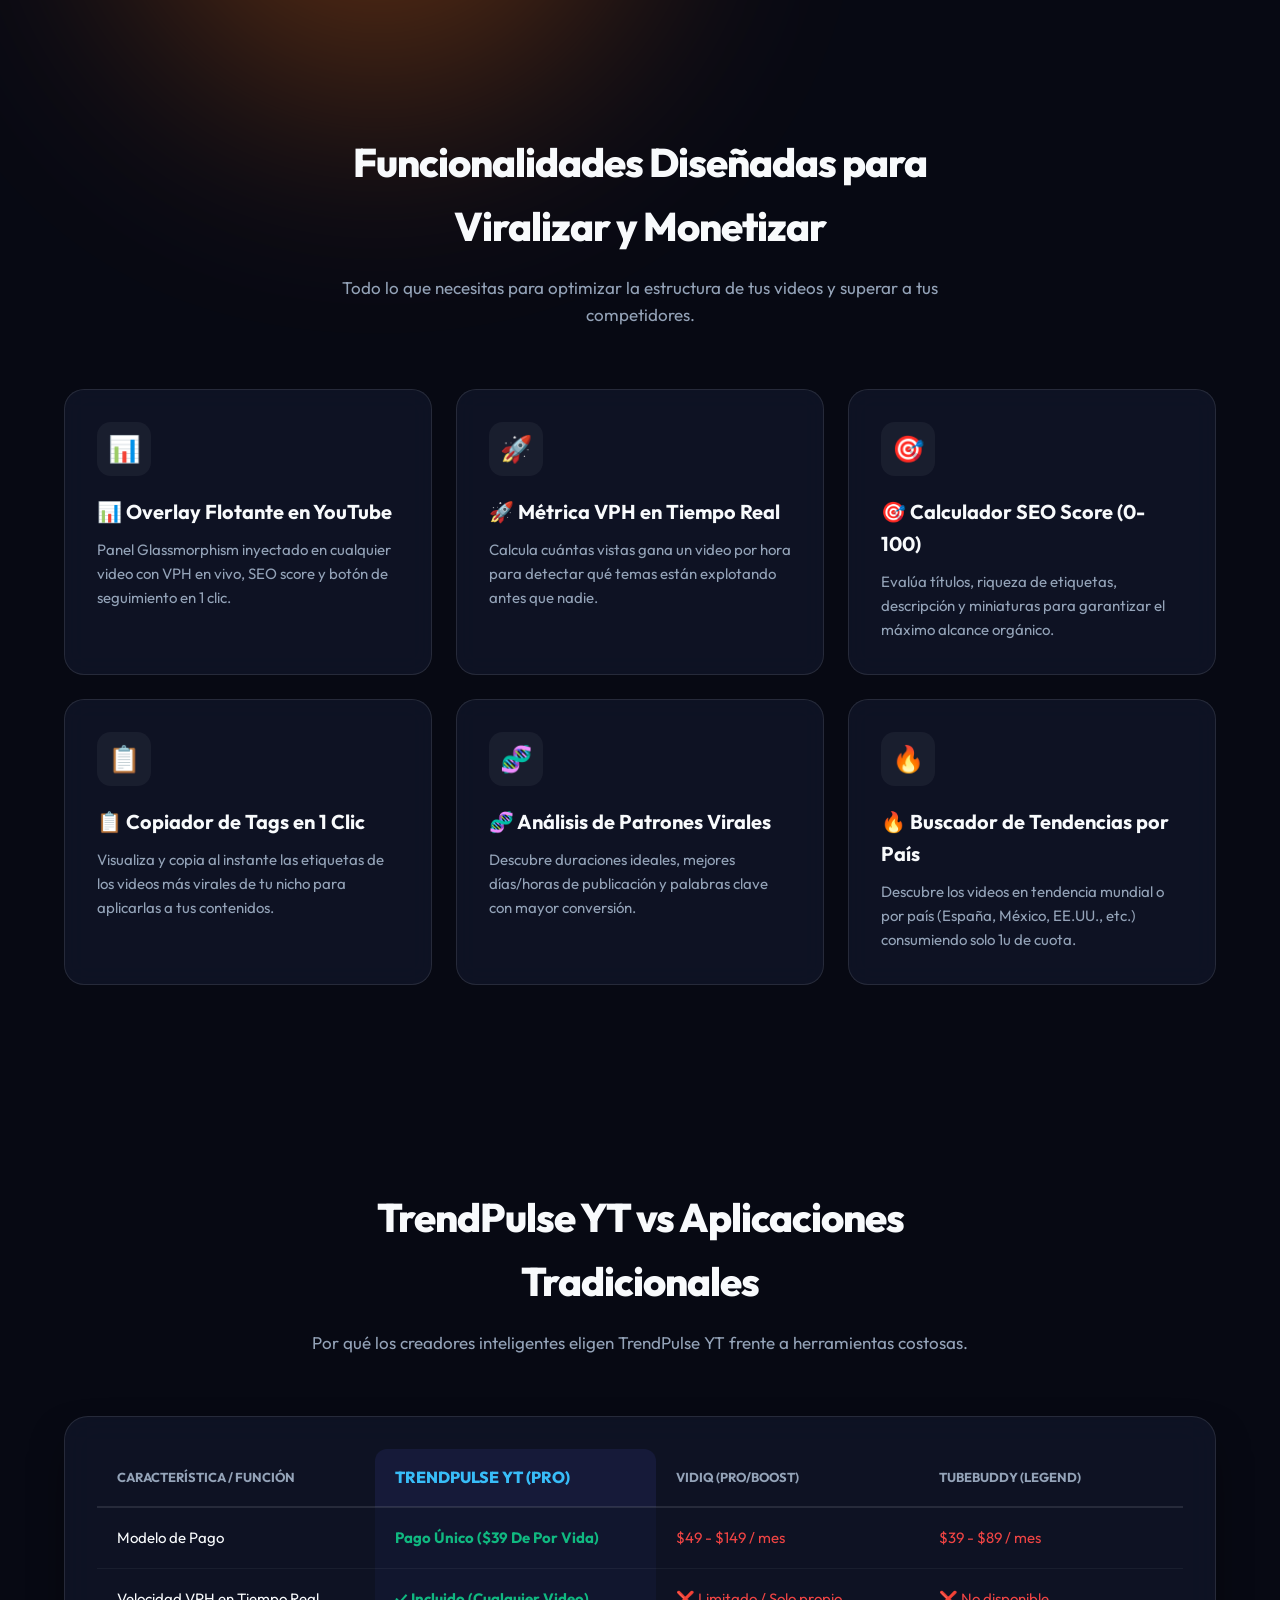
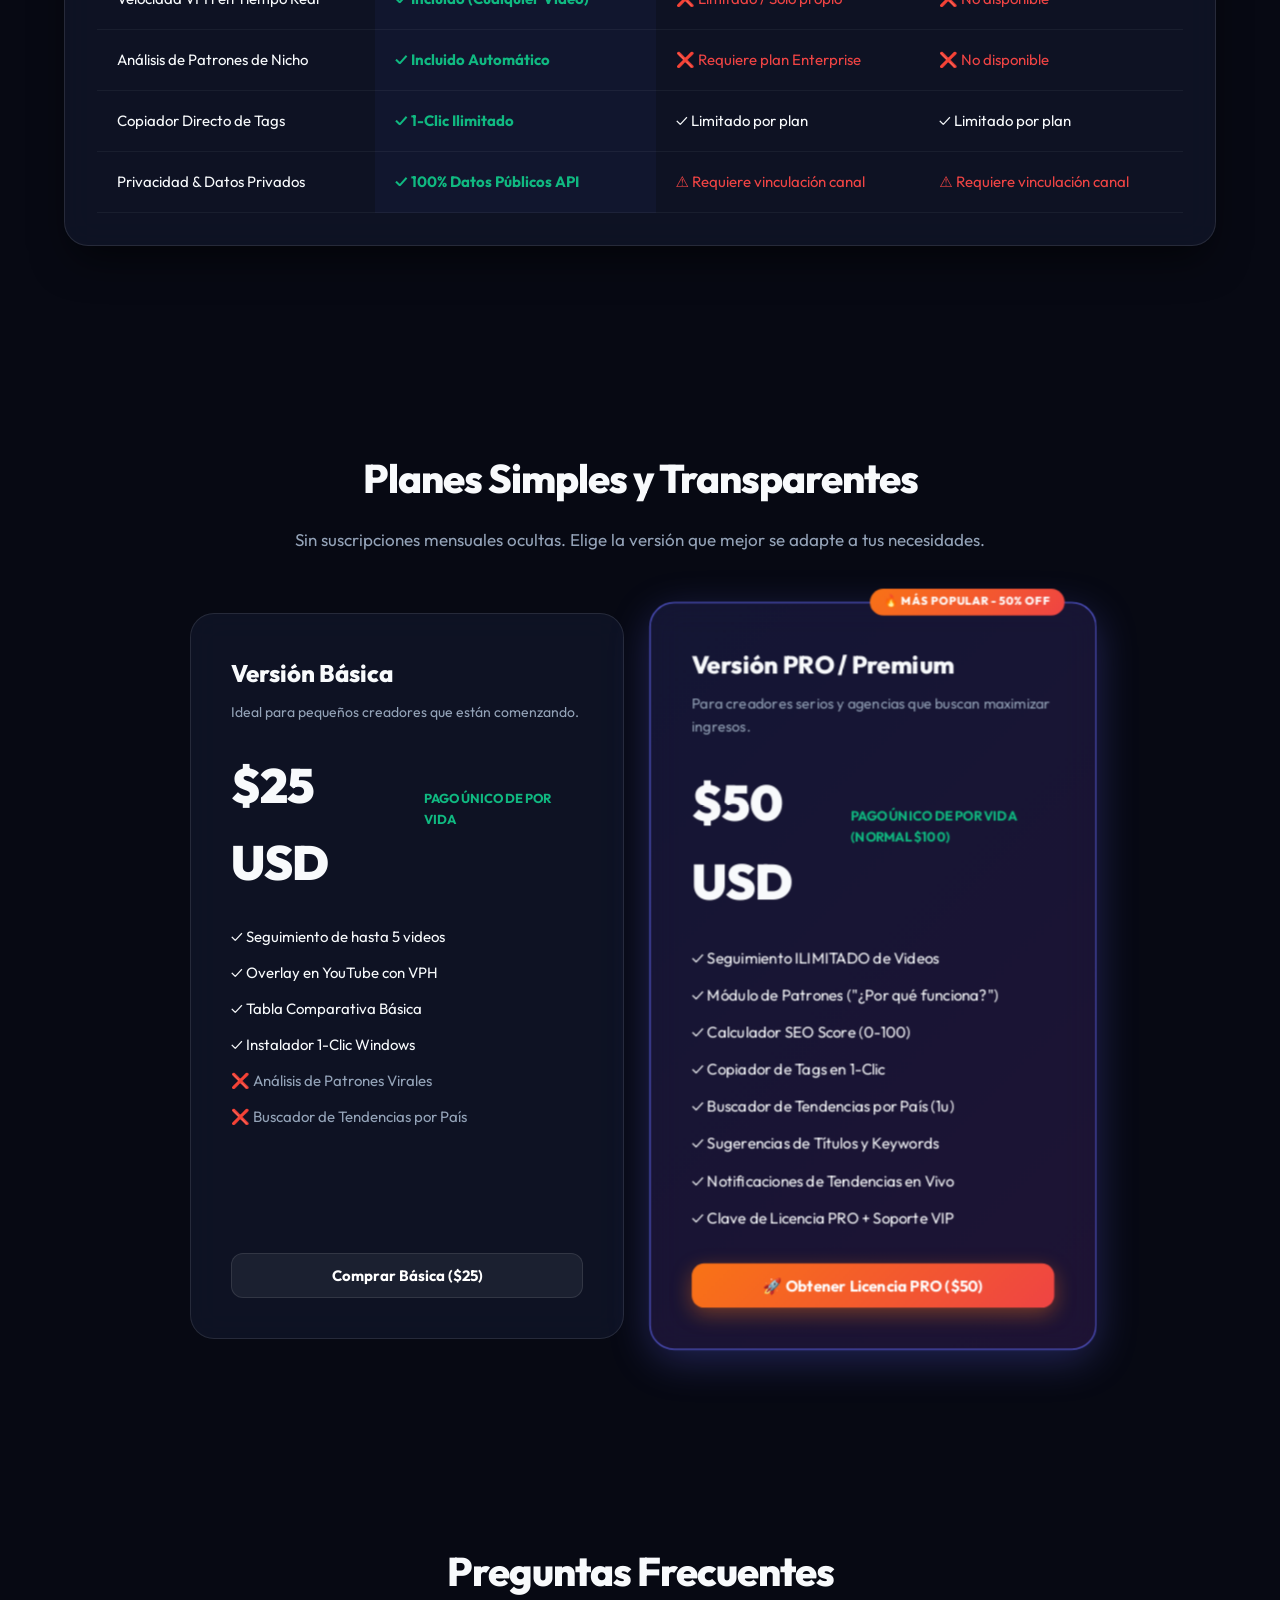
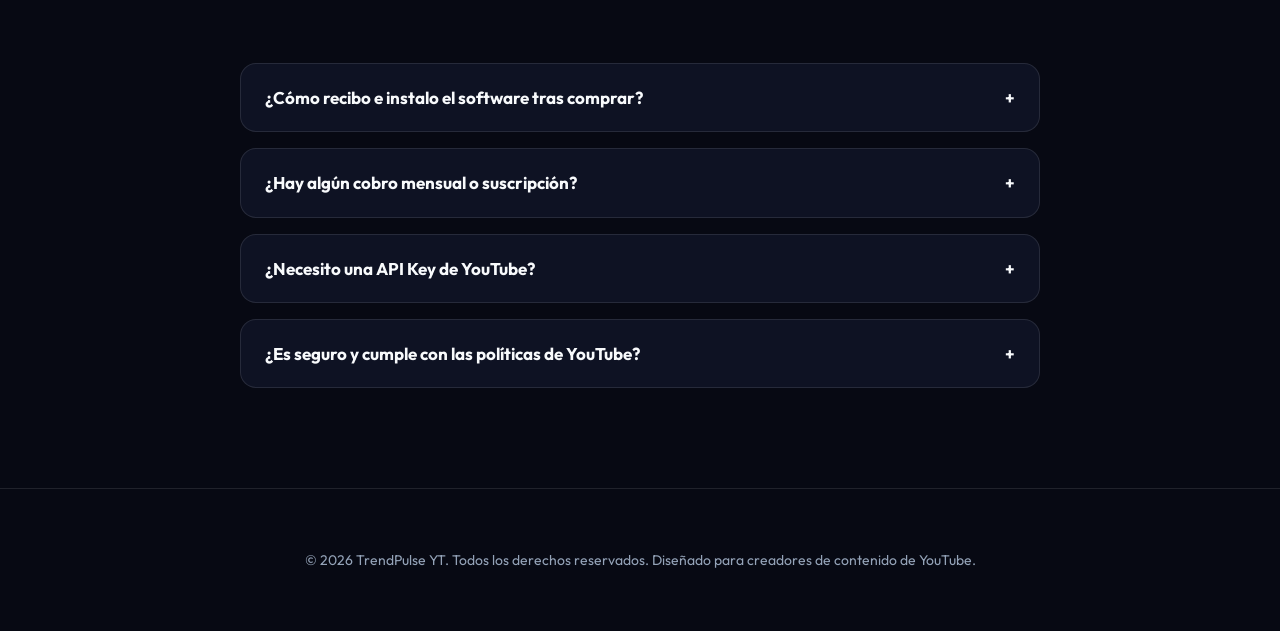
==== commit ac20ad81: "Add files via upload" ====
--- a/index.html
+++ b/index.html
@@ -66,9 +66,30 @@
         ✓ Licencia de Por Vida (Sin suscripciones) &nbsp;•&nbsp; ✓ Instalador 1-Clic para Windows &nbsp;•&nbsp; ✓ Garantía 30 Días
       </div>
 
-      <!-- App Screen Mockup Preview -->
+      <!-- App Screen & Video Demo Preview -->
       <div class="hero-demo-box">
         <div class="demo-frame">
+          <div style="margin-bottom: 16px; display: flex; align-items: center; justify-content: space-between;">
+            <span style="font-weight: 800; font-size: 14px; color: var(--cyan-accent); display: flex; align-items: center; gap: 8px;">
+              🎬 Demostración en Vivo de TrendPulse YT
+            </span>
+            <span class="badge-tag" style="margin: 0; padding: 3px 10px; font-size: 11px;">VIDEO DEMO</span>
+          </div>
+
+          <!-- Video Player -->
+          <div class="video-wrapper" style="position: relative; border-radius: 16px; overflow: hidden; border: 1px solid var(--border-color); background: #000; box-shadow: 0 10px 30px rgba(0,0,0,0.8); margin-bottom: 20px;">
+            <video 
+              src="https_rz_inggithubio_trend.mp4" 
+              controls 
+              autoplay 
+              muted 
+              loop 
+              playsinline
+              style="width: 100%; height: auto; display: block; max-height: 520px; object-fit: contain;">
+              Tu navegador no soporta la reproducción de video HTML5.
+            </video>
+          </div>
+
           <div class="demo-screen">
             <div style="display: flex; justify-content: space-between; align-items: center; margin-bottom: 20px; border-bottom: 1px solid var(--border-color); padding-bottom: 12px;">
               <div style="display: flex; align-items: center; gap: 8px; font-weight: 800;">
